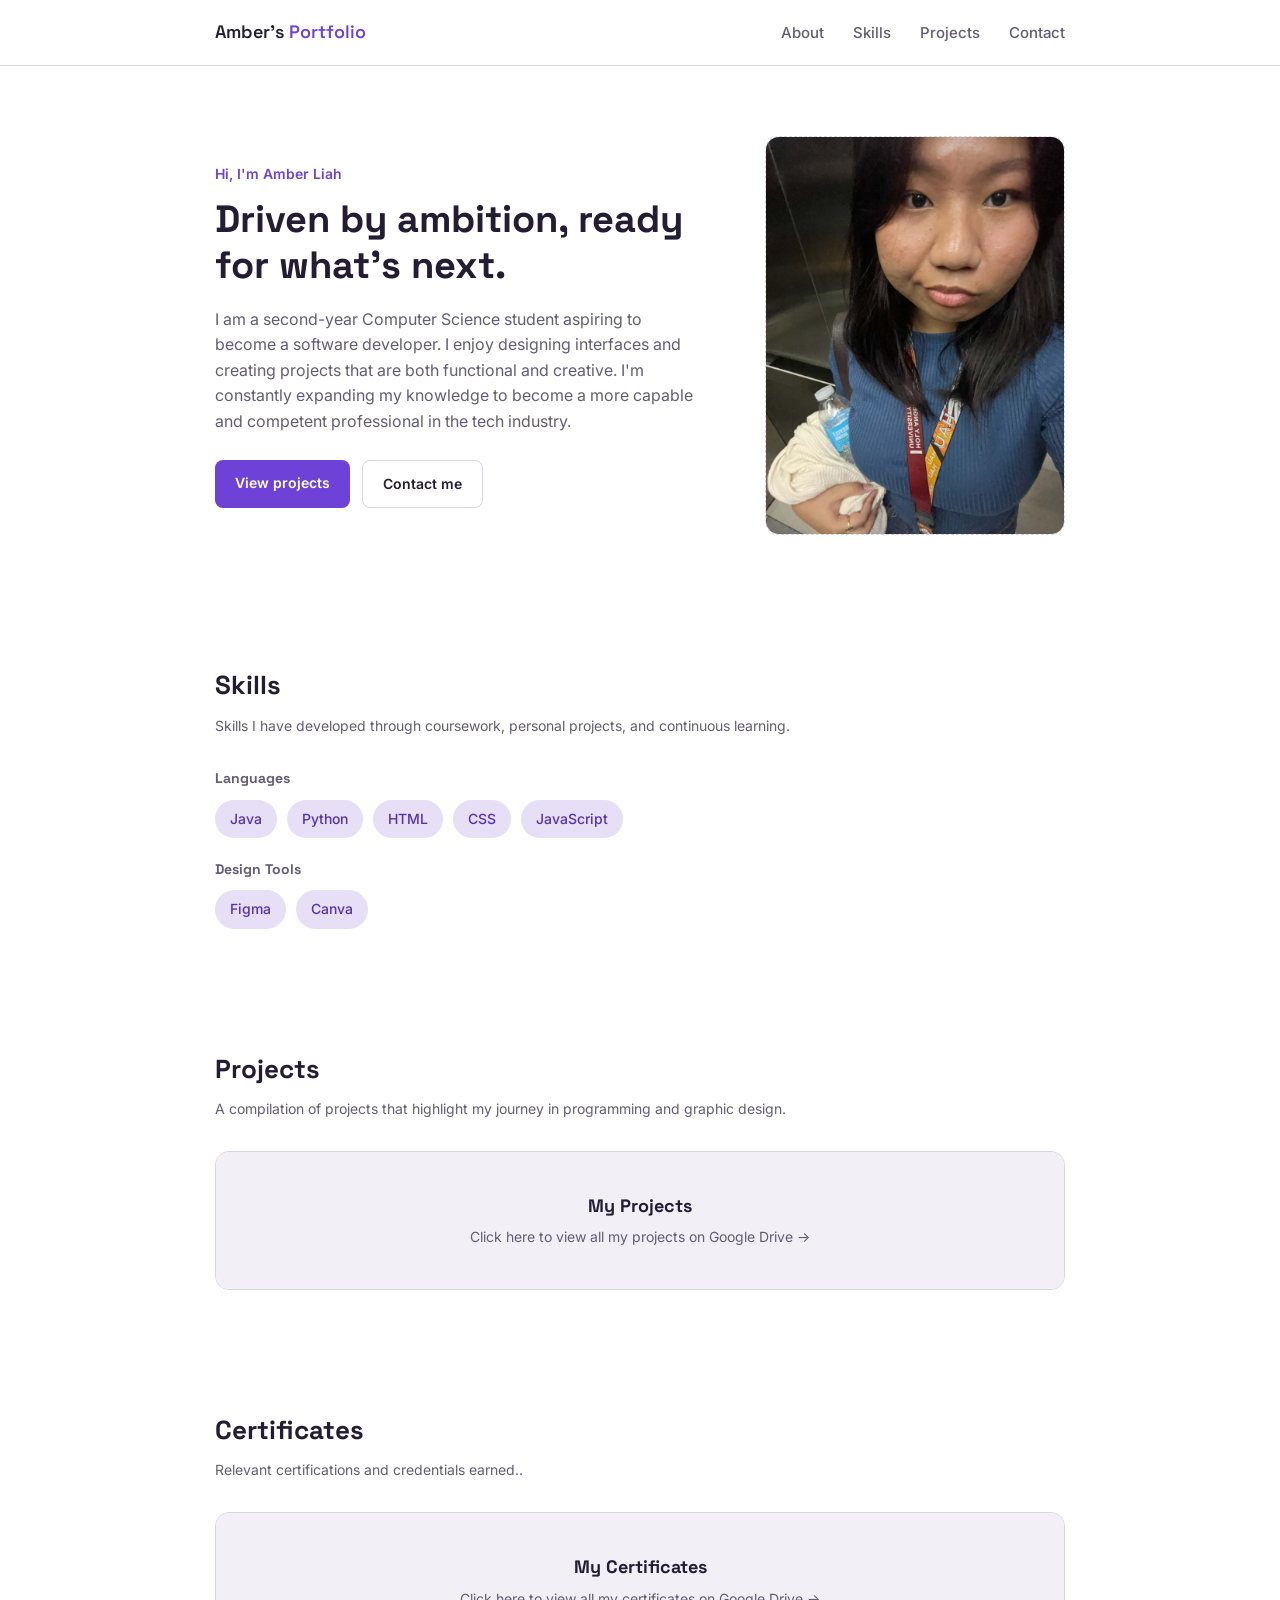
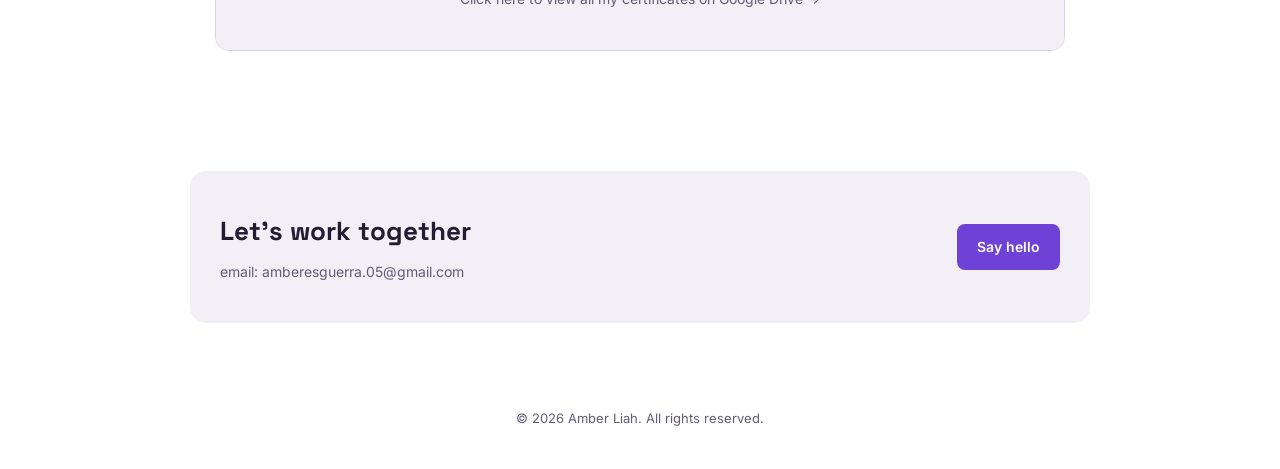
==== html/index.html @ 6cf0f3df "Adding my javascript folder and initial js file" ====
<!DOCTYPE html>
<html lang="en">
<head>
  <meta charset="UTF-8">
  <meta name="viewport" content="width=device-width, initial-scale=1">
  <title>Amber's Portfolio</title>

  <link rel="preconnect" href="https://fonts.googleapis.com"> <!--iMPORTED FONTS-->
  <link href="https://fonts.googleapis.com/css2?family=Space+Grotesk:wght@600;700&family=Inter:wght@400;500;600&display=swap" rel="stylesheet">
  <link rel="stylesheet" href="../css/style.css">
</head>
<body>

  <!-- NAV -->
  <header id="navbar">
    <div class="container nav-wrap">
      <p class="logo">Amber's <span>Portfolio</span></p>
      <nav>
        <a href="#about">About</a>
        <a href="#skills">Skills</a>
        <a href="#projects">Projects</a>
        <a href="#contact">Contact</a>
      </nav>
    </div>
  </header>

  <!-- ABOUT -->
  <section id="about">
    <div class="container about-wrap">
      <div class="about-text">
        <p class="eyebrow">Hi, I'm Amber Liah</p>
        <h1>Driven by ambition, ready for what's next.</h1>
        <p class="about-para">
          I am a second-year Computer Science student aspiring to become a  
          software developer. I enjoy designing interfaces and creating projects that
          are both functional and creative. I'm constantly expanding my knowledge to
          become a more capable and competent professional in the tech industry.
        </p>
        <div class="btn-group">
          <a href="#projects" class="btn btn-main">View projects</a>
          <a href="#contact" class="btn btn-outline">Contact me</a>
        </div>
      </div>
      <div class="about-photo">
        <img src="../img/profile.jpg" alt="picture of Amber Liah">
      </div>
    </div>
  </section>

  <!-- SKILLS -->
  <section id="skills">
    <div class="container">
      <h2>Skills</h2>
      <p class="section-sub">Skills I have developed through coursework, personal projects, and continuous learning.</p>

      <h3 class="skill-title">Languages</h3>
      <div class="skill-list">
        <span class="skill-tag">Java</span>
        <span class="skill-tag">Python</span>
        <span class="skill-tag">HTML</span>
        <span class="skill-tag">CSS</span>
        <span class="skill-tag">JavaScript</span>
      </div>

      <h3 class="skill-title">Design Tools</h3>
      <div class="skill-list">
        <span class="skill-tag">Figma</span>
        <span class="skill-tag">Canva</span>
      </div>
    </div>
  </section>

  <!-- PROJECTS -->
  <section id="projects">
    <div class="container">
      <h2>Projects</h2>
      <p class="section-sub">A compilation of projects that highlight my journey in programming and graphic design.</p>

      <a class="link-box" href="https://drive.google.com/drive/folders/1jDMvG7tthFI6UA766GIXF4pP3yI51P7D?usp=sharing" target="_blank" rel="noopener noreferrer">
        <div class="link-box-inner">
          <h3>My Projects</h3>
          <p>Click here to view all my projects on Google Drive &rarr;</p>
        </div>
      </a>
    </div>
  </section>

  <!-- CERTIFICATES-->
  <section id="certificates">
    <div class="container">
      <h2>Certificates</h2>
      <p class="section-sub">Relevant certifications and credentials earned..</p>

      <a class="link-box" href="https://drive.google.com/drive/folders/1kywvE0MQEyfCKgLeM5riHOGBOMG3D2qb" target="_blank" rel="noopener noreferrer">
        <div class="link-box-inner">
          <h3>My Certificates</h3>
          <p>Click here to view all my certificates on Google Drive &rarr;</p>
        </div>
      </a>
    </div>
  </section>

  <!-- CONTACT ME -->
  <section id="contact">
    <div class="container contact-box">
      <div>
        <h2>Let's work together</h2>
        <p>email: amberesguerra.05@gmail.com</p>
      </div>
      <a href="mailto:amberesguerra.05@gmail.com" class="btn btn-main">Say hello</a>
    </div>
  </section>

  <footer>
    <p>&copy; 2026 Amber Liah. All rights reserved.</p>
  </footer>

</body>
</html>
---- css/style.css ----
/* =========================================
   
   Reference Color palette 
   dark text   = #231C33
   soft text   = #635C74
   purple      = #6E42D6
   light gray  = #999999
   border line = #D8D3E5
   tag bg      = #E6DFF5
   soft bg     = #F2EFF7
   white       = #FFFFFF
========================================= */

:root {
  --dark: #231C33;
  --soft-text: #635C74;
  --purple: #6E42D6;
  --purple-dark: #5631AD; 
  --border: #D8D3E5;
  --tag-bg: #E6DFF5;
  --soft-bg: #F2EFF7;
  --white: #FFFFFF;
}

* {
  margin: 0;
  padding: 0;
  box-sizing: border-box;
}

body {
  font-family: 'Inter', sans-serif;
  color: var(--dark);
  background-color: var(--white);
  line-height: 1.6;
}

h1, h2, h3, .logo {
  font-family: 'Space Grotesk', sans-serif;
}

a {
  text-decoration: none;
  color: inherit;
}

/* CONTAINER  */
.container {
  max-width: 900px;
  margin: 0 auto;
  padding: 0 25px;
}

/* NAV */
#navbar {
  border-bottom: 1px solid var(--border);
  padding: 18px 0;
  position: sticky;
  top: 0;
  background-color: var(--white);
}

.nav-wrap {
  display: flex;
  justify-content: space-between;
  align-items: center;
  flex-wrap: wrap;
  gap: 10px;
}

.logo {
  font-weight: 600;
  font-size: 18px;
}

.logo span {
  color: var(--purple);
}

#navbar nav a {
  margin-left: 25px;
  font-size: 15px;
  font-weight: 500;
  color: var(--soft-text);
}

#navbar nav a:hover {
  color: var(--purple);
}

/* ===== ABOUT +======+*/
#about {
  padding: 70px 0;
}

.about-wrap {
  display: flex;
  align-items: center;
  gap: 40px;
  flex-wrap: wrap;
}

.about-text {
  flex: 1;
  min-width: 280px;
}

.eyebrow {
  color: var(--purple);
  font-weight: 600;
  font-size: 14px;
  margin-bottom: 12px;
}

.about-text h1 {
  font-size: 38px;
  margin-bottom: 18px;
  line-height: 1.2;
}

.about-para {
  color: var(--soft-text);
  max-width: 480px;
  margin-bottom: 25px;
}

.btn-group {
  display: flex;
  gap: 12px;
  flex-wrap: wrap;
}

.btn {
  display: inline-block;
  padding: 12px 20px;
  border-radius: 8px;
  font-weight: 600;
  font-size: 14px;
}

.btn-main {
  background-color: var(--purple);
  color: var(--white);
}

.btn-main:hover {
  background-color: var(--purple-dark);
}

.btn-outline {
  border: 1px solid var(--border);
  color: var(--dark);
}

.btn-outline:hover {
  border-color: var(--purple);
  color: var(--purple);
}

.about-photo {
  flex: 1;
  min-width: 220px;
  max-width: 300px;
}

.about-photo img {
  width: 100%;
  border-radius: 14px;
  border: 1px dashed var(--border);
  display: block;
}

/* ===== SECTION =====*/
section h2 {
  font-size: 26px;
  margin-bottom: 8px;
}

.section-sub {
  color: var(--soft-text);
  font-size: 14px;
  margin-bottom: 30px;
}

/* ===== SKILLS ===== */
#skills {
  padding: 60px 0;
}

.skill-title {
  font-size: 14px;
  color: var(--soft-text);
  margin-bottom: 10px;
  margin-top: 20px;
}

.skill-list {
  display: flex;
  flex-wrap: wrap;
  gap: 10px;
}

.skill-tag {
  background-color: var(--tag-bg);
  color: var(--purple-dark);
  padding: 8px 15px;
  border-radius: 50px;
  font-size: 14px;
  font-weight: 500;
}

/* ===== PROJECTS + CERTIFICATES*/
#projects, #certificates {
  padding: 60px 0;
}

.link-box {
  display: block;
  border: 1px solid var(--border);
  border-radius: 14px;
  overflow: hidden;
}

.link-box-inner {
  background-color: var(--soft-bg);
  padding: 40px 25px;
  text-align: center;
}

.link-box h3 {
  font-size: 18px;
  margin-bottom: 6px;
}

.link-box p {
  color: var(--soft-text);
  font-size: 14px;
}

.link-box:hover {
  border-color: var(--purple);
}

.link-box:hover .link-box-inner {
  background-color: var(--tag-bg);
}

/* ===== CONTACT ===== */
#contact {
  padding: 60px 0;
}

.contact-box {
  background-color: var(--soft-bg);
  border-radius: 16px;
  padding: 40px 30px;
  display: flex;
  justify-content: space-between;
  align-items: center;
  flex-wrap: wrap;
  gap: 20px;
}

.contact-box h2 {
  margin-bottom: 8px;
}

.contact-box p {
  color: var(--soft-text);
  font-size: 14px;
}

/* ===== FOOTER ===== */
footer {
  text-align: center;
  color: var(--soft-text);
  font-size: 13px;
  padding: 25px 0 40px;
}

/* MOBILE VIEW */
@media (max-width: 550px) {
  .nav-wrap {
    flex-direction: column;
  }

  #navbar nav a {
    margin: 0 8px;
  }

  .about-text h1 {
    font-size: 28px;
  }

  .contact-box {
    text-align: center;
    justify-content: center;
  }
}

/* TABLET VIEW */
@media (max-width: 850px) {
  .about-wrap {
    flex-direction: column;
    text-align: center;
  }

  .about-para {
    margin-left: auto;
    margin-right: auto;
  }

  .btn-group {
    justify-content: center;
  }

  .about-photo {
    max-width: 260px;
  }
}
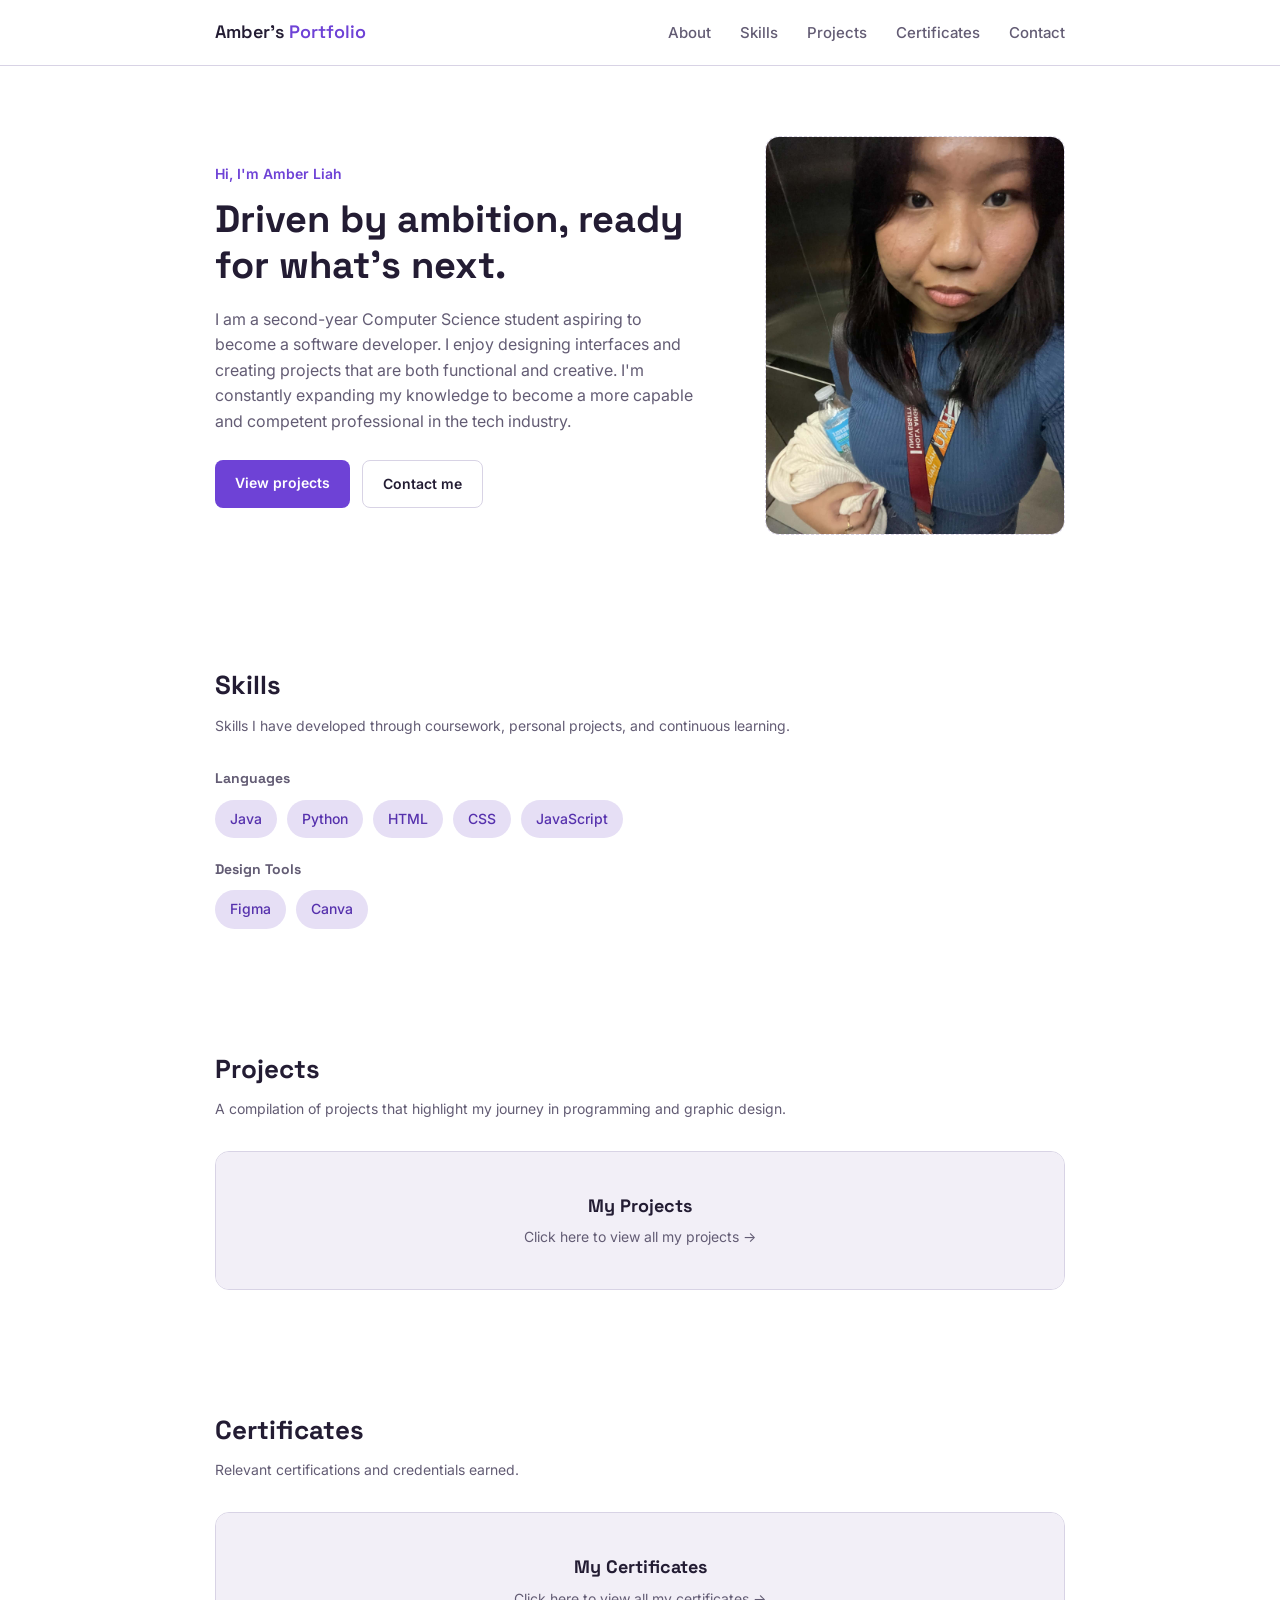
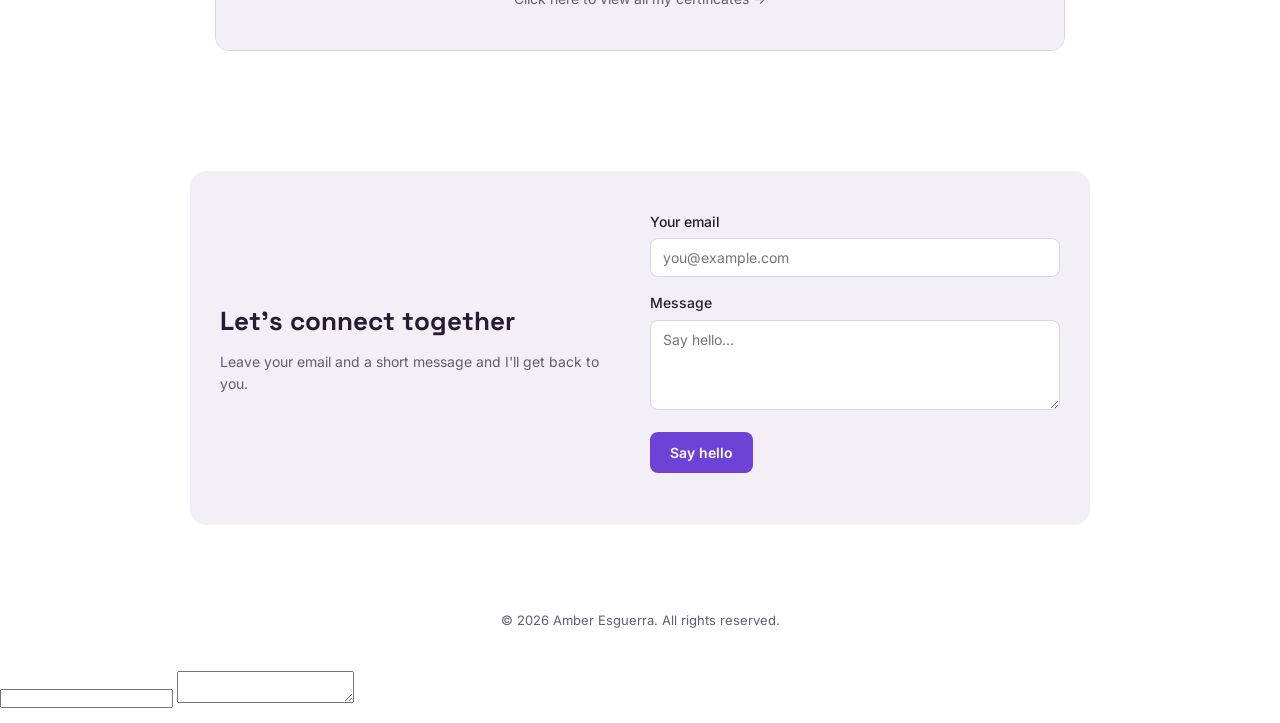
==== commit 4721c7a9: "Add changes and improvements" ====
--- a/html/index.html
+++ b/html/index.html
@@ -5,39 +5,38 @@
   <meta name="viewport" content="width=device-width, initial-scale=1">
   <title>Amber's Portfolio</title>
 
-  <link rel="preconnect" href="https://fonts.googleapis.com"> <!--iMPORTED FONTS-->
+  <link rel="preconnect" href="https://fonts.googleapis.com"> 
   <link href="https://fonts.googleapis.com/css2?family=Space+Grotesk:wght@600;700&family=Inter:wght@400;500;600&display=swap" rel="stylesheet">
   <link rel="stylesheet" href="../css/style.css">
 </head>
 <body>
 
-  <!-- NAV -->
   <header id="navbar">
     <div class="container nav-wrap">
       <p class="logo">Amber's <span>Portfolio</span></p>
       <nav>
         <a href="#about">About</a>
         <a href="#skills">Skills</a>
-        <a href="#projects">Projects</a>
+        <a href="projects.html">Projects</a>
+        <a href="certificate.html">Certificates</a>
         <a href="#contact">Contact</a>
       </nav>
     </div>
   </header>
 
-  <!-- ABOUT -->
   <section id="about">
     <div class="container about-wrap">
       <div class="about-text">
         <p class="eyebrow">Hi, I'm Amber Liah</p>
         <h1>Driven by ambition, ready for what's next.</h1>
         <p class="about-para">
-          I am a second-year Computer Science student aspiring to become a  
+          I am a second-year Computer Science student aspiring to become a
           software developer. I enjoy designing interfaces and creating projects that
           are both functional and creative. I'm constantly expanding my knowledge to
           become a more capable and competent professional in the tech industry.
         </p>
         <div class="btn-group">
-          <a href="#projects" class="btn btn-main">View projects</a>
+          <a href="projects.html" class="btn btn-main">View projects</a>
           <a href="#contact" class="btn btn-outline">Contact me</a>
         </div>
       </div>
@@ -47,7 +46,6 @@
     </div>
   </section>
 
-  <!-- SKILLS -->
   <section id="skills">
     <div class="container">
       <h2>Skills</h2>
@@ -70,50 +68,62 @@
     </div>
   </section>
 
-  <!-- PROJECTS -->
   <section id="projects">
     <div class="container">
       <h2>Projects</h2>
       <p class="section-sub">A compilation of projects that highlight my journey in programming and graphic design.</p>
 
-      <a class="link-box" href="https://drive.google.com/drive/folders/1jDMvG7tthFI6UA766GIXF4pP3yI51P7D?usp=sharing" target="_blank" rel="noopener noreferrer">
+      <a class="link-box" href="projects.html">
         <div class="link-box-inner">
           <h3>My Projects</h3>
-          <p>Click here to view all my projects on Google Drive &rarr;</p>
+          <p>Click here to view all my projects &rarr;</p>
         </div>
       </a>
     </div>
   </section>
 
-  <!-- CERTIFICATES-->
   <section id="certificates">
     <div class="container">
       <h2>Certificates</h2>
-      <p class="section-sub">Relevant certifications and credentials earned..</p>
+      <p class="section-sub">Relevant certifications and credentials earned.</p>
 
-      <a class="link-box" href="https://drive.google.com/drive/folders/1kywvE0MQEyfCKgLeM5riHOGBOMG3D2qb" target="_blank" rel="noopener noreferrer">
+      <a class="link-box" href="certificate.html">
         <div class="link-box-inner">
           <h3>My Certificates</h3>
-          <p>Click here to view all my certificates on Google Drive &rarr;</p>
+          <p>Click here to view all my certificates &rarr;</p>
         </div>
       </a>
     </div>
   </section>
 
-  <!-- CONTACT ME -->
   <section id="contact">
     <div class="container contact-box">
-      <div>
-        <h2>Let's work together</h2>
-        <p>email: amberesguerra.05@gmail.com</p>
+      <div class="contact-text">
+        <h2>Let's connect together</h2>
+        <p>Leave your email and a short message and I'll get back to you.</p>
       </div>
-      <a href="mailto:amberesguerra.05@gmail.com" class="btn btn-main">Say hello</a>
+
+      <form id="contact-form" class="contact-form">
+        <label for="visitor-email">Your email</label>
+        <input type="email" id="visitor-email" placeholder="you@example.com">
+
+        <label for="visitor-message">Message</label>
+        <textarea id="visitor-message" rows="4" placeholder="Say hello..."></textarea>
+
+        <button type="submit" class="btn btn-main">Say hello</button>
+        <p id="form-message"></p>
+      </form>
     </div>
   </section>
 
   <footer>
-    <p>&copy; 2026 Amber Liah. All rights reserved.</p>
+    <p>&copy; 2026 Amber Esguerra. All rights reserved.</p>
   </footer>
 
+  <script src="../js/script.js"></script>
+  <input type="email" id="visitor-email">
+  <textarea id="visitor-message"></textarea>
+  <p id="form-message"></p>
+  
 </body>
 </html>
--- a/css/style.css
+++ b/css/style.css
@@ -1,6 +1,6 @@
 /* =========================================
-   
-   Reference Color palette 
+
+   Reference Color palette
    dark text   = #231C33
    soft text   = #635C74
    purple      = #6E42D6
@@ -15,7 +15,7 @@
   --dark: #231C33;
   --soft-text: #635C74;
   --purple: #6E42D6;
-  --purple-dark: #5631AD; 
+  --purple-dark: #5631AD;
   --border: #D8D3E5;
   --tag-bg: #E6DFF5;
   --soft-bg: #F2EFF7;
@@ -44,14 +44,12 @@
   color: inherit;
 }
 
-/* CONTAINER  */
 .container {
   max-width: 900px;
   margin: 0 auto;
   padding: 0 25px;
 }
 
-/* NAV */
 #navbar {
   border-bottom: 1px solid var(--border);
   padding: 18px 0;
@@ -170,7 +168,6 @@
   display: block;
 }
 
-/* ===== SECTION =====*/
 section h2 {
   font-size: 26px;
   margin-bottom: 8px;
@@ -209,7 +206,6 @@
   font-weight: 500;
 }
 
-/* ===== PROJECTS + CERTIFICATES*/
 #projects, #certificates {
   padding: 60px 0;
 }
@@ -245,7 +241,41 @@
   background-color: var(--tag-bg);
 }
 
-/* ===== CONTACT ===== */
+.page-title {
+  font-size: 34px;
+  margin-bottom: 8px;
+}
+
+.cert-card,
+.project-card {
+  border: 1px solid var(--border);
+  border-radius: 14px;
+  padding: 15px;
+  background-color: var(--soft-bg);
+  margin-bottom: 20px;
+}
+
+.cert-card img {
+  width: 100%;
+  border-radius: 8px;
+  display: block;
+  margin-bottom: 12px;
+}
+
+.cert-card h3,
+.project-card h3 {
+  font-size: 17px;
+}
+
+.project-card {
+  border-style: dashed;
+}
+
+.project-card p {
+  color: var(--soft-text);
+  font-size: 14px;
+}
+
 #contact {
   padding: 60px 0;
 }
@@ -261,6 +291,11 @@
   gap: 20px;
 }
 
+.contact-text {
+  flex: 1;
+  min-width: 250px;
+}
+
 .contact-box h2 {
   margin-bottom: 8px;
 }
@@ -270,7 +305,47 @@
   font-size: 14px;
 }
 
-/* ===== FOOTER ===== */
+/* contact form */
+.contact-form {
+  flex: 1;
+  min-width: 280px;
+}
+
+.contact-form label {
+  display: block;
+  font-size: 14px;
+  font-weight: 500;
+  margin-bottom: 5px;
+}
+
+.contact-form input,
+.contact-form textarea {
+  width: 100%;
+  padding: 10px 12px;
+  border: 1px solid var(--border);
+  border-radius: 8px;
+  font-family: 'Inter', sans-serif;
+  font-size: 14px;
+  margin-bottom: 15px;
+}
+
+.contact-form input:focus,
+.contact-form textarea:focus {
+  outline: none;
+  border-color: var(--purple);
+}
+
+.contact-form button {
+  border: none;
+  cursor: pointer;
+  font-family: 'Inter', sans-serif;
+}
+
+#form-message {
+  margin-top: 12px;
+  color: var(--purple-dark);
+}
+
 footer {
   text-align: center;
   color: var(--soft-text);
@@ -295,6 +370,10 @@
   .contact-box {
     text-align: center;
     justify-content: center;
+  }
+
+  .contact-form {
+    text-align: left;
   }
 }
 
@@ -318,4 +397,3 @@
     max-width: 260px;
   }
 }
-
